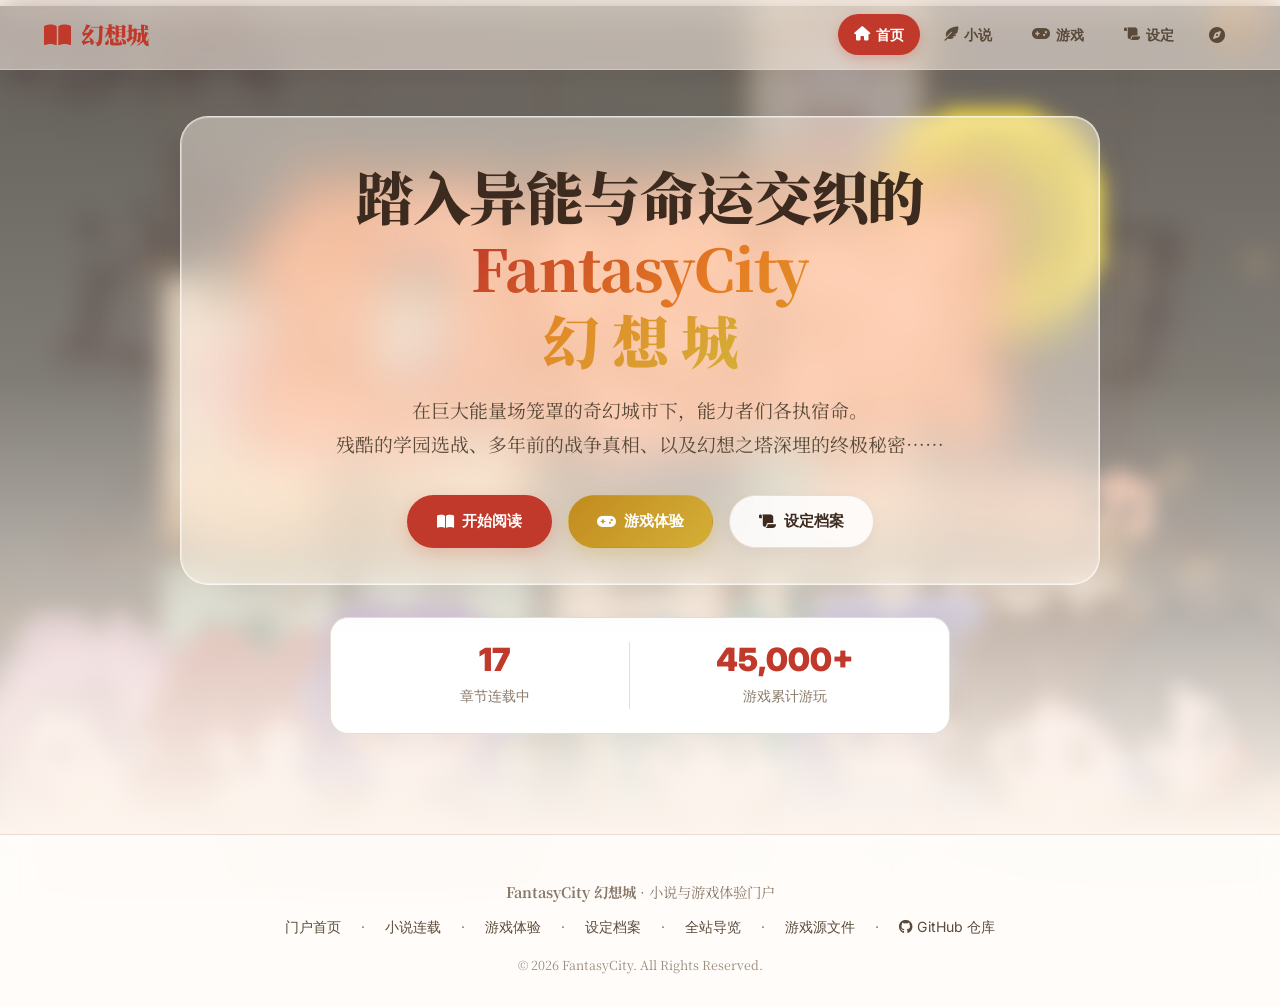
==== index.html @ 721b4380 "feat: migrate FantasyCity into standalone repo and sync view.html navigation" ====
<!DOCTYPE html>
<html lang="zh-CN">
<head>
    <meta charset="UTF-8" />
    <meta name="viewport" content="width=device-width, initial-scale=1.0" />
    <title>幻想城 · 奇幻的异能世界</title>
    <!-- Google Fonts -->
    <link rel="preconnect" href="https://fonts.googleapis.com" />
    <link rel="preconnect" href="https://fonts.gstatic.com" crossorigin />
    <link href="https://fonts.googleapis.com/css2?family=Noto+Serif+SC:wght@400;600;700;900&family=Inter:opsz,wght@14..32,400;14..32,600;14..32,700;14..32,800&display=swap" rel="stylesheet" />
    <!-- Font Awesome -->
    <link rel="stylesheet" href="https://cdnjs.cloudflare.com/ajax/libs/font-awesome/6.4.0/css/all.min.css" />
    <!-- 本地与线上小说数据源 -->
    <script src="data/chapters.js"></script>
    <!-- 统一页眉页脚样式与脚本 -->
    <link rel="stylesheet" href="resources/layout.css" />
    <script src="resources/layout.js"></script>
    <style>
        /* ---------- 全局变量与复古奇幻主题 ---------- */
        * {
            margin: 0;
            padding: 0;
            box-sizing: border-box;
        }
        :root {
            --bg-page: #FDF5ED;
            --bg-card: #FFFFFF;
            --bg-sidebar: #F8F0E8;
            --bg-dark: #1E1714;
            --text-primary: #3D2B1F;
            --text-secondary: #5A4A3A;
            --text-light: #8A7A6A;
            --accent: #C0392B;
            --accent-hover: #A93226;
            --accent-soft: rgba(192, 57, 43, 0.08);
            --gold: #D4AF37;
            --gold-soft: rgba(212, 175, 55, 0.15);
            --border-light: #E8DDD2;
            --shadow-soft: 0 10px 30px rgba(61, 43, 31, 0.06);
            --shadow-hover: 0 16px 45px rgba(61, 43, 31, 0.12);
            --radius: 18px;
            --radius-sm: 10px;
            --radius-pill: 40px;
            --transition: 0.28s cubic-bezier(0.4, 0, 0.2, 1);
            --font-serif: 'Noto Serif SC', 'Songti SC', 'SimSun', 'Georgia', serif;
            --font-sans: 'Inter', system-ui, -apple-system, sans-serif;
        }

        body {
            font-family: var(--font-serif);
            background-color: var(--bg-page);
            color: var(--text-primary);
            line-height: 1.75;
            min-height: 100vh;
            display: flex;
            flex-direction: column;
            background-image: 
                radial-gradient(circle at 10% 15%, rgba(240, 220, 205, 0.45) 0%, transparent 45%),
                radial-gradient(circle at 90% 40%, rgba(245, 230, 215, 0.5) 0%, transparent 50%),
                radial-gradient(circle at 30% 85%, rgba(248, 225, 208, 0.4) 0%, transparent 45%);
            background-attachment: fixed;
            overflow-x: hidden;
        }

        a {
            color: inherit;
            text-decoration: none;
        }

        .container {
            max-width: 1240px;
            margin: 0 auto;
            padding: 0 24px;
            width: 100%;
        }

        /* ---------- 导航栏 ---------- */
        .navbar {
            background: rgba(253, 245, 237, 0.55);
            border-bottom: 1px solid rgba(232, 221, 210, 0.48);
            padding: 14px 0;
            position: sticky;
            top: 0;
            z-index: 100;
            backdrop-filter: blur(16px) saturate(160%);
            -webkit-backdrop-filter: blur(16px) saturate(160%);
            box-shadow: 0 4px 20px rgba(61, 43, 31, 0.04);
            transition: background 0.3s ease, border-color 0.3s ease, box-shadow 0.3s ease;
        }
        .navbar .container {
            display: flex;
            align-items: center;
            justify-content: space-between;
            flex-wrap: wrap;
            gap: 12px;
        }
        .nav-brand {
            font-size: 1.45rem;
            font-weight: 900;
            display: flex;
            align-items: center;
            gap: 10px;
            color: var(--accent);
            letter-spacing: -0.01em;
            transition: var(--transition);
        }
        .nav-brand:hover {
            opacity: 0.9;
            transform: translateY(-1px);
        }
        .nav-brand i {
            font-size: 1.5rem;
            color: var(--accent);
        }
        .nav-brand span.subtitle {
            font-size: 0.82rem;
            font-family: var(--font-sans);
            color: var(--text-light);
            font-weight: 500;
            margin-left: 4px;
            padding-left: 10px;
            border-left: 1px solid var(--border-light);
        }
        .nav-links {
            display: flex;
            gap: 8px;
            align-items: center;
        }
        .nav-links a {
            padding: 8px 16px;
            border-radius: var(--radius-pill);
            font-family: var(--font-sans);
            font-weight: 600;
            font-size: 0.9rem;
            transition: var(--transition);
            background: transparent;
            color: var(--text-secondary);
            display: inline-flex;
            align-items: center;
            justify-content: center;
            gap: 6px;
        }
        .nav-links a.icon-only {
            padding: 8px;
            width: 38px;
            height: 38px;
            border-radius: 50%;
            gap: 0;
            font-size: 1rem;
        }
        .nav-links a:hover,
        .nav-links a.active {
            background: var(--accent);
            color: #fff;
            box-shadow: 0 4px 12px rgba(192, 57, 43, 0.25);
        }

        /* ---------- 按钮规范 ---------- */
        .btn {
            display: inline-flex;
            align-items: center;
            justify-content: center;
            gap: 8px;
            padding: 12px 28px;
            min-width: 145px;
            border-radius: var(--radius-pill);
            font-family: var(--font-sans);
            font-weight: 700;
            font-size: 0.95rem;
            border: 1.5px solid transparent;
            cursor: pointer;
            transition: var(--transition);
            background: var(--accent);
            color: #fff;
            box-shadow: 0 6px 18px rgba(192, 57, 43, 0.22);
            text-decoration: none;
        }
        .btn:hover {
            background: var(--accent-hover);
            transform: translateY(-2px);
            box-shadow: 0 10px 24px rgba(192, 57, 43, 0.32);
            color: #fff;
        }
        .btn-gold {
            background: linear-gradient(135deg, #C28B1E, #D4AF37);
            color: #fff;
            border-color: transparent;
            box-shadow: 0 6px 18px rgba(212, 175, 55, 0.28);
        }
        .btn-gold:hover {
            background: linear-gradient(135deg, #A87413, #C49F27);
            color: #fff;
            transform: translateY(-2px);
            box-shadow: 0 10px 24px rgba(212, 175, 55, 0.38);
        }
        .btn-outline {
            background: rgba(255, 255, 255, 0.85);
            color: var(--text-primary);
            border-color: var(--border-light);
            box-shadow: 0 4px 14px rgba(61, 43, 31, 0.05);
        }
        .btn-outline:hover {
            background: #fff;
            border-color: var(--accent);
            color: var(--accent);
            transform: translateY(-2px);
            box-shadow: 0 8px 20px rgba(192, 57, 43, 0.15);
        }

        /* ---------- 主视觉 Hero 区域 ---------- */
        .hero-section {
            margin-top: -64px; /* 关键：使背景层向上穿透延伸至页眉正下方 */
            padding: 110px 0 50px;
            flex: 1;
            display: flex;
            align-items: center;
            justify-content: center;
            text-align: center;
            position: relative;
            overflow: hidden;
            background: transparent;
        }
        .hero-bg-layer {
            position: absolute;
            top: 0;
            left: 0;
            width: 100%;
            height: 100%;
            z-index: 0;
            overflow: hidden;
            pointer-events: none;
        }
        .hero-bg-img {
            width: 100%;
            height: 100%;
            object-fit: cover;
            object-position: center 20%;
            opacity: 0.75;
            filter: blur(10px);
            transform: scale(1.08);
            display: block;
        }
        .hero-bg-mask {
            position: absolute;
            top: 0;
            left: 0;
            width: 100%;
            height: 100%;
            background: linear-gradient(180deg, rgba(253, 245, 237, 0.0) 0%, rgba(253, 245, 237, 0.2) 45%, #FDF5ED 100%);
        }
        .hero-content-container {
            position: relative;
            z-index: 1;
        }
        .hero-card-mask {
            background: rgba(253, 245, 237, 0.45);
            backdrop-filter: blur(24px) saturate(140%);
            -webkit-backdrop-filter: blur(24px) saturate(140%);
            border: 1px solid rgba(255, 255, 255, 0.65);
            border-radius: 28px;
            padding: 42px 36px 36px;
            max-width: 920px;
            margin: 0 auto 32px;
            box-shadow: 0 16px 40px rgba(61, 43, 31, 0.06), inset 0 0 0 1px rgba(255, 255, 255, 0.35);
        }
        .hero-title {
            font-size: 3.4rem;
            font-weight: 900;
            line-height: 1.25;
            color: var(--text-primary);
            margin-bottom: 16px;
            letter-spacing: -0.02em;
        }
        .hero-subtitle {
            font-size: 1.15rem;
            color: var(--text-secondary);
            max-width: 720px;
            margin: 0 auto 30px;
            line-height: 1.8;
        }
        .hero-badge {
            display: inline-flex;
            align-items: center;
            gap: 8px;
            background: rgba(192, 57, 43, 0.08);
            color: var(--accent);
            padding: 6px 18px;
            border-radius: 30px;
            font-family: var(--font-sans);
            font-size: 0.88rem;
            font-weight: 700;
            margin-bottom: 20px;
            border: 1px solid rgba(192, 57, 43, 0.18);
        }
        .hero-title {
            font-size: 3.6rem;
            font-weight: 900;
            line-height: 1.25;
            color: var(--text-primary);
            margin-bottom: 18px;
            letter-spacing: -0.02em;
        }
        .hero-title span.glow-text {
            background: linear-gradient(135deg, var(--accent), #e67e22, #D4AF37);
            -webkit-background-clip: text;
            -webkit-text-fill-color: transparent;
        }
        .hero-subtitle {
            font-size: 1.18rem;
            color: var(--text-secondary);
            max-width: 720px;
            margin: 0 auto 34px;
            line-height: 1.8;
        }
        .hero-actions {
            display: flex;
            justify-content: center;
            flex-wrap: wrap;
            gap: 16px;
            margin-bottom: 45px;
        }

        /* 统计数据横条 */
        .stats-strip {
            display: grid;
            grid-template-columns: repeat(2, 1fr);
            gap: 20px;
            background: var(--bg-card);
            border: 1px solid var(--border-light);
            border-radius: var(--radius);
            padding: 24px 30px;
            box-shadow: var(--shadow-soft);
            max-width: 620px;
            margin: 0 auto 50px;
        }
        .stat-item {
            text-align: center;
            border-right: 1px solid var(--border-light);
        }
        .stat-item:last-child {
            border-right: none;
        }
        .stat-number {
            font-size: 2rem;
            font-weight: 900;
            color: var(--accent);
            font-family: var(--font-sans);
            display: block;
            line-height: 1.1;
            margin-bottom: 4px;
        }
        .stat-label {
            font-size: 0.85rem;
            color: var(--text-light);
            font-family: var(--font-sans);
            font-weight: 500;
        }

        /* ---------- 区域通用标题 ---------- */
        .section-header {
            text-align: center;
            margin-bottom: 40px;
        }
        .section-header .section-tag {
            font-family: var(--font-sans);
            color: var(--accent);
            font-size: 0.82rem;
            font-weight: 700;
            letter-spacing: 0.1em;
            text-transform: uppercase;
            margin-bottom: 8px;
            display: block;
        }
        .section-header h2 {
            font-size: 2.3rem;
            font-weight: 800;
            color: var(--text-primary);
            margin-bottom: 10px;
        }
        .section-header p {
            color: var(--text-secondary);
            font-size: 1.02rem;
            max-width: 600px;
            margin: 0 auto;
        }

        /* ---------- 精致游戏体验框 (Mini Showcase Box) ---------- */
        .home-game-banner {
            background: linear-gradient(135deg, #1C1513, #2A1F1B);
            border-radius: 24px;
            border: 1px solid #3D2D26;
            color: #fff;
            padding: 40px;
            box-shadow: 0 20px 60px rgba(42, 31, 27, 0.25);
            display: grid;
            grid-template-columns: 1fr 1.15fr;
            gap: 40px;
            align-items: center;
            margin-bottom: 80px;
        }
        .game-banner-info h3 {
            font-size: 2rem;
            font-weight: 900;
            margin-bottom: 14px;
            background: linear-gradient(90deg, #FFFFFF, #EAD7C5, #D4AF37);
            -webkit-background-clip: text;
            -webkit-text-fill-color: transparent;
        }
        .game-banner-info p {
            color: #C2B3A7;
            font-size: 0.98rem;
            line-height: 1.75;
            margin-bottom: 24px;
        }
        .game-banner-features {
            list-style: none;
            display: flex;
            flex-direction: column;
            gap: 12px;
            margin-bottom: 30px;
            font-family: var(--font-sans);
            font-size: 0.9rem;
            color: #E2D5CA;
        }
        .game-banner-features li {
            display: flex;
            align-items: center;
            gap: 10px;
        }
        .game-banner-features li i {
            color: var(--gold);
        }

        /* 游戏微型展示框部件 */
        .mini-game-box {
            background: #100C0A;
            border: 1px solid #3C2E26;
            border-radius: 16px;
            overflow: hidden;
            box-shadow: 0 16px 40px rgba(0,0,0,0.5);
            display: flex;
            flex-direction: column;
        }
        .mini-box-header {
            background: #1F1714;
            padding: 10px 16px;
            display: flex;
            justify-content: space-between;
            align-items: center;
            border-bottom: 1px solid #33251E;
            font-family: var(--font-sans);
            font-size: 0.78rem;
            color: #B5A599;
        }
        .mini-box-viewport {
            position: relative;
            aspect-ratio: 16 / 10;
            background: #000;
            display: flex;
            align-items: center;
            justify-content: center;
            overflow: hidden;
        }
        .mini-box-poster {
            position: absolute;
            inset: 0;
            background: radial-gradient(circle at center, #2F171A 0%, #100A0B 100%);
            display: flex;
            flex-direction: column;
            align-items: center;
            justify-content: center;
            text-align: center;
            padding: 20px;
            z-index: 2;
            transition: opacity 0.4s ease;
        }
        .mini-box-poster .poster-btn {
            background: linear-gradient(135deg, var(--accent), #E67E22);
            color: #fff;
            border: none;
            padding: 12px 28px;
            border-radius: 30px;
            font-weight: 700;
            font-family: var(--font-sans);
            cursor: pointer;
            display: inline-flex;
            align-items: center;
            gap: 8px;
            box-shadow: 0 6px 20px rgba(192, 57, 43, 0.4);
            transition: var(--transition);
        }
        .mini-box-poster .poster-btn:hover {
            transform: scale(1.06);
            background: linear-gradient(135deg, var(--accent-hover), #F39C12);
        }
        .mini-box-iframe {
            width: 100%;
            height: 100%;
            border: none;
            display: none;
        }

        /* ---------- 世界观图文模块 ---------- */
        .lore-grid {
            display: grid;
            grid-template-columns: repeat(auto-fit, minmax(270px, 1fr));
            gap: 26px;
            margin-bottom: 80px;
        }
        .lore-card {
            background: var(--bg-card);
            border-radius: var(--radius);
            border: 1px solid var(--border-light);
            padding: 30px 26px;
            box-shadow: var(--shadow-soft);
            transition: var(--transition);
            display: flex;
            flex-direction: column;
            position: relative;
            overflow: hidden;
        }
        .lore-card:hover {
            transform: translateY(-6px);
            box-shadow: var(--shadow-hover);
            border-color: #DCCEC1;
        }
        .lore-card::before {
            content: "";
            position: absolute;
            top: 0;
            left: 0;
            right: 0;
            height: 4px;
            background: linear-gradient(90deg, var(--accent), var(--gold));
            opacity: 0;
            transition: var(--transition);
        }
        .lore-card:hover::before {
            opacity: 1;
        }
        .lore-icon-wrap {
            width: 58px;
            height: 58px;
            border-radius: 14px;
            background: var(--accent-soft);
            color: var(--accent);
            display: flex;
            align-items: center;
            justify-content: center;
            font-size: 1.6rem;
            margin-bottom: 20px;
            transition: var(--transition);
        }
        .lore-card:hover .lore-icon-wrap {
            background: var(--accent);
            color: #fff;
            transform: scale(1.05);
        }
        .lore-card h3 {
            font-size: 1.28rem;
            font-weight: 700;
            margin-bottom: 10px;
            color: var(--text-primary);
        }
        .lore-card p {
            color: var(--text-secondary);
            font-size: 0.94rem;
            line-height: 1.7;
            flex: 1;
        }

        /* ---------- 角色图鉴档案卡片 ---------- */
        .character-grid {
            display: grid;
            grid-template-columns: repeat(auto-fill, minmax(250px, 1fr));
            gap: 20px;
            margin-bottom: 80px;
        }
        .char-card {
            background: var(--bg-card);
            border: 1px solid var(--border-light);
            border-radius: var(--radius);
            padding: 20px;
            box-shadow: var(--shadow-soft);
            transition: var(--transition);
            display: flex;
            flex-direction: column;
            position: relative;
            overflow: hidden;
        }
        .char-card:hover {
            transform: translateY(-5px);
            box-shadow: var(--shadow-hover);
            border-color: #DCCEC1;
        }
        .char-type-badge {
            position: absolute;
            top: 12px;
            right: 12px;
            font-family: var(--font-sans);
            font-size: 0.72rem;
            font-weight: 700;
            padding: 2px 8px;
            border-radius: 10px;
            line-height: 1.3;
        }
        /* 各系别小颜色标 */
        .type-special     { background: #F3E8FF; color: #7E22CE; border: 1px solid #E9D5FF; }
        .type-impact      { background: #FFE4E6; color: #BE123C; border: 1px solid #FECDD3; }
        .type-subspace    { background: #FFEDD5; color: #C2410C; border: 1px solid #FED7AA; }
        .type-spatial     { background: #E0F2FE; color: #0369A1; border: 1px solid #BAE6FD; }
        .type-temporal    { background: #FEF3C7; color: #B45309; border: 1px solid #FDE68A; }
        .type-psychic     { background: #FCE7F3; color: #BE185D; border: 1px solid #FBCFE8; }
        .type-matter      { background: #DCFCE7; color: #15803D; border: 1px solid #BBF7D0; }
        .type-electromag  { background: #FEF9C3; color: #A16207; border: 1px solid #FEF08A; }
        .type-telekinesis { background: #E0E7FF; color: #4338CA; border: 1px solid #C7D2FE; }

        .char-header {
            display: flex;
            align-items: center;
            gap: 12px;
            margin-bottom: 8px;
            padding-right: 65px;
        }
        .char-avatar-badge {
            width: 48px;
            height: 48px;
            border-radius: 12px;
            background: linear-gradient(135deg, #F5EAE0, #EADBCF);
            border: 1.5px solid #D6C2B0;
            display: flex;
            align-items: center;
            justify-content: center;
            font-size: 1.25rem;
            color: var(--accent);
            font-weight: 900;
            flex-shrink: 0;
            position: relative;
            overflow: hidden;
        }
        .char-avatar-img {
            width: 100%;
            height: 100%;
            object-fit: cover;
            position: absolute;
            inset: 0;
            border-radius: inherit;
        }
        .char-avatar-fallback {
            display: flex;
            align-items: center;
            justify-content: center;
            width: 100%;
            height: 100%;
        }
        .char-names h4 {
            font-size: 1.12rem;
            font-weight: 800;
            color: var(--text-primary);
            margin-bottom: 2px;
            line-height: 1.2;
        }
        .char-names .char-ability-title {
            font-family: var(--font-sans);
            font-size: 0.8rem;
            color: var(--text-light);
            font-weight: 500;
        }
        .char-desc {
            color: var(--text-secondary);
            font-size: 0.85rem;
            line-height: 1.6;
            margin-top: 8px;
            padding-top: 8px;
            border-top: 1px dashed rgba(232, 221, 210, 0.7);
        }

        /* ---------- 最新章节精选预览 ---------- */
        .chapters-preview-container {
            background: var(--bg-card);
            border: 1px solid var(--border-light);
            border-radius: 22px;
            padding: 36px 32px;
            box-shadow: var(--shadow-soft);
            margin-bottom: 80px;
        }
        .chapters-preview-header {
            display: flex;
            justify-content: space-between;
            align-items: center;
            margin-bottom: 24px;
            flex-wrap: wrap;
            gap: 12px;
        }
        .chapters-preview-header h3 {
            font-size: 1.5rem;
            font-weight: 800;
            display: flex;
            align-items: center;
            gap: 10px;
        }
        .chapters-preview-header h3 i {
            color: var(--accent);
        }
        .chapter-cards-list {
            display: grid;
            grid-template-columns: repeat(auto-fill, minmax(260px, 1fr));
            gap: 18px;
        }
        .chapter-card-link {
            background: var(--bg-sidebar);
            border: 1px solid var(--border-light);
            border-radius: var(--radius-sm);
            padding: 16px 18px;
            transition: var(--transition);
            display: flex;
            flex-direction: column;
            justify-content: space-between;
        }
        .chapter-card-link:hover {
            background: #fff;
            border-color: var(--accent);
            transform: translateY(-3px);
            box-shadow: 0 8px 20px rgba(192, 57, 43, 0.1);
        }
        .ch-card-top {
            display: flex;
            justify-content: space-between;
            align-items: center;
            font-family: var(--font-sans);
            font-size: 0.78rem;
            color: var(--text-light);
            margin-bottom: 8px;
        }
        .ch-card-num {
            background: var(--accent);
            color: #fff;
            padding: 2px 8px;
            border-radius: 10px;
            font-weight: 700;
        }
        .ch-card-title {
            font-size: 1.05rem;
            font-weight: 700;
            color: var(--text-primary);
            margin-bottom: 6px;
        }
        .ch-card-bottom {
            display: flex;
            justify-content: space-between;
            align-items: center;
            font-family: var(--font-sans);
            font-size: 0.76rem;
            color: var(--text-light);
            margin-top: 10px;
            padding-top: 8px;
            border-top: 1px dashed var(--border-light);
        }

        /* ---------- 评论与互动说明横幅 ---------- */
        .giscus-feature-banner {
            background: linear-gradient(135deg, #FBF4EB, #F2E3D5);
            border: 1px solid #E5D2C2;
            border-radius: var(--radius);
            padding: 36px 40px;
            display: flex;
            align-items: center;
            justify-content: space-between;
            flex-wrap: wrap;
            gap: 24px;
            margin-bottom: 80px;
        }
        .giscus-feature-content h3 {
            font-size: 1.4rem;
            font-weight: 800;
            margin-bottom: 8px;
            display: flex;
            align-items: center;
            gap: 10px;
        }
        .giscus-feature-content h3 i {
            color: var(--accent);
        }
        .giscus-feature-content p {
            color: var(--text-secondary);
            font-size: 0.95rem;
            max-width: 680px;
        }

        /* ---------- 页脚 ---------- */
        .footer {
            margin-top: auto;
            padding: 45px 0 30px;
            border-top: 1px solid var(--border-light);
            text-align: center;
            color: var(--text-light);
            font-size: 0.9rem;
            background: rgba(255, 255, 255, 0.7);
            backdrop-filter: blur(8px);
        }
        .footer .footer-links {
            margin: 12px 0 16px;
            display: flex;
            justify-content: center;
            gap: 20px;
            font-family: var(--font-sans);
            font-size: 0.88rem;
            flex-wrap: wrap;
        }
        .footer .footer-links a {
            color: var(--text-secondary);
            transition: var(--transition);
        }
        .footer .footer-links a:hover {
            color: var(--accent);
        }

        /* ---------- 响应式 ---------- */
        @media (max-width: 960px) {
            .hero-title { font-size: 2.8rem; }
            .home-game-banner { grid-template-columns: 1fr; }
            .stats-strip { grid-template-columns: repeat(2, 1fr); gap: 16px; }
            .stat-item:nth-child(2) { border-right: none; }
        }
        @media (max-width: 600px) {
            .navbar .container {
                flex-direction: row;
                justify-content: space-between;
            }
            .hero-card-mask {
                padding: 28px 18px 24px;
                border-radius: 20px;
            }
            .hero-title { font-size: 2.1rem; }
            .hero-subtitle { font-size: 1rem; }
            .stats-strip { grid-template-columns: 1fr; }
            .stat-item { border-right: none; border-bottom: 1px solid var(--border-light); padding-bottom: 12px; }
            .stat-item:last-child { border-bottom: none; }
            .home-game-banner { padding: 24px 18px; }
            .chapters-preview-container { padding: 24px 16px; }
            .giscus-feature-banner { padding: 24px 18px; }
        }
    </style>
</head>
<body>

    <!-- ===== 页眉 (由 resources/layout.js 统一从 resources/header.html 载入) ===== -->
    <div id="site-header"></div>

    <!-- ===== 主视觉 Hero ===== -->
    <header class="hero-section">
        <!-- 随机动态半透明高斯模糊背景蒙版 (跟随首屏滚动) -->
        <div class="hero-bg-layer" aria-hidden="true">
            <img id="heroRandomBg" class="hero-bg-img" src="data/img/FCL1.png" alt="" />
            <div class="hero-bg-mask"></div>
            <script>
                (function() {
                    var bgs = ['data/img/FCL1.png', 'data/img/FCL2.png'];
                    var chosen = bgs[Math.floor(Math.random() * bgs.length)];
                    var el = document.getElementById('heroRandomBg');
                    if (el) el.src = chosen;
                })();
            </script>
        </div>
        <div class="container hero-content-container">
            <div class="hero-card-mask">
                <h1 class="hero-title">
                    踏入异能与命运交织的 <br><span class="glow-text">FantasyCity<br>幻 想 城</span>
                </h1>
                <p class="hero-subtitle">
                    在巨大能量场笼罩的奇幻城市下，能力者们各执宿命。<br>
                    残酷的学园选战、多年前的战争真相、以及幻想之塔深埋的终极秘密……
                </p>
                <div class="hero-actions" style="margin-bottom: 0;">
                    <a href="novel.html?chapter=0" class="btn">
                        <i class="fas fa-book-open"></i> 开始阅读
                    </a>
                    <a href="games.html" class="btn btn-gold">
                        <i class="fas fa-gamepad"></i> 游戏体验
                    </a>
                    <a href="lore.html" class="btn btn-outline">
                        <i class="fas fa-scroll"></i> 设定档案
                    </a>
                </div>
            </div>

            <!-- 数据概览统计横条 -->
            <div class="stats-strip">
                <div class="stat-item">
                    <span class="stat-number" id="homeTotalChapters">17</span>
                    <span class="stat-label">章节连载中</span>
                </div>
                <div class="stat-item">
                    <span class="stat-number" id="homeTotalGamePlays">45,000+</span>
                    <span class="stat-label">游戏累计游玩</span>
                </div>
            </div>
        </div>
    </header>

    <!-- ===== 页脚 (由 resources/layout.js 统一从 resources/footer.html 载入) ===== -->
    <div id="site-footer"></div>

    <script>
        // 随机设置首屏半透明高斯模糊背景
        (function setRandomHeroBg() {
            const bgImages = ['data/img/FCL1.png', 'data/img/FCL2.png'];
            const randomImg = bgImages[Math.floor(Math.random() * bgImages.length)];
            const heroBgEl = document.getElementById('heroRandomBg');
            if (heroBgEl) {
                heroBgEl.src = randomImg;
            }
        })();

        // 首页数据动态统计渲染
        async function initHomePage() {
            let chapters = [];
            try {
                if (window.location.protocol !== 'file:') {
                    const res = await fetch('data/chapters.json');
                    if (res.ok) {
                        chapters = await res.json();
                    }
                }
            } catch (e) {
                console.warn('Fetch fallback in home:', e);
            }

            if ((!chapters || chapters.length === 0) && typeof window.FANTASY_CITY_CHAPTERS !== 'undefined') {
                chapters = window.FANTASY_CITY_CHAPTERS;
            }

            if (chapters && chapters.length > 0) {
                const totalChaptersEl = document.getElementById('homeTotalChapters');
                if (totalChaptersEl) {
                    totalChaptersEl.textContent = `${chapters.length}`;
                }
            }

            const gamePlaysEl = document.getElementById('homeTotalGamePlays');
            if (gamePlaysEl) {
                const gamePlays = localStorage.getItem('fc_game_play_count') || '45,000+';
                gamePlaysEl.textContent = gamePlays;
            }
        }

        if (document.readyState === 'loading') {
            document.addEventListener('DOMContentLoaded', initHomePage);
        } else {
            initHomePage();
        }
    </script>
</body>
</html>
---- resources/layout.css ----
/* ---------- FantasyCity 全站统一页眉与页脚样式 ---------- */

/* 导航栏 Navbar (平衡半透明毛玻璃效果) */
.navbar {
    background: rgba(253, 245, 237, 0.55);
    border-bottom: 1px solid rgba(232, 221, 210, 0.48);
    padding: 14px 0;
    position: sticky;
    top: 0;
    z-index: 100;
    backdrop-filter: blur(16px) saturate(160%);
    -webkit-backdrop-filter: blur(16px) saturate(160%);
    box-shadow: 0 4px 20px rgba(61, 43, 31, 0.04);
    transition: background 0.3s ease, border-color 0.3s ease, box-shadow 0.3s ease;
}
.navbar .container {
    max-width: 1240px;
    margin: 0 auto;
    padding: 0 24px;
    width: 100%;
    box-sizing: border-box;
    display: flex;
    align-items: center;
    justify-content: space-between;
    flex-wrap: wrap;
    gap: 12px;
}
.nav-brand {
    font-size: 1.45rem;
    font-weight: 900;
    display: flex;
    align-items: center;
    gap: 10px;
    color: var(--accent, #C0392B);
    letter-spacing: -0.01em;
    text-decoration: none;
    transition: var(--transition, 0.25s cubic-bezier(0.4, 0, 0.2, 1));
}
.nav-brand:hover {
    opacity: 0.9;
    transform: translateY(-1px);
}
.nav-brand i {
    font-size: 1.5rem;
    color: var(--accent, #C0392B);
}
.nav-brand span.subtitle {
    font-size: 0.82rem;
    font-family: var(--font-sans, system-ui, sans-serif);
    color: var(--text-light, #8A7A6A);
    font-weight: 500;
    margin-left: 4px;
    padding-left: 10px;
    border-left: 1px solid var(--border-light, #E8DDD2);
}
.nav-links {
    display: flex;
    gap: 8px;
    align-items: center;
}
.nav-links a {
    padding: 8px 16px;
    border-radius: var(--radius-pill, 40px);
    font-family: var(--font-sans, system-ui, sans-serif);
    font-weight: 600;
    font-size: 0.9rem;
    transition: var(--transition, 0.25s cubic-bezier(0.4, 0, 0.2, 1));
    background: transparent;
    color: var(--text-secondary, #5A4A3A);
    display: inline-flex;
    align-items: center;
    justify-content: center;
    gap: 6px;
    text-decoration: none;
}
.nav-links a.icon-only {
    padding: 8px;
    width: 38px;
    height: 38px;
    border-radius: 50%;
    gap: 0;
    font-size: 1rem;
}
.nav-links a:hover,
.nav-links a.active {
    background: var(--accent, #C0392B);
    color: #fff !important;
    box-shadow: 0 4px 12px rgba(192, 57, 43, 0.25);
}

/* 页脚 Footer */
.footer {
    margin-top: auto;
    padding: 36px 0 28px;
    border-top: 1px solid var(--border-light, #E8DDD2);
    text-align: center;
    color: var(--text-light, #8A7A6A);
    font-size: 0.88rem;
    background: rgba(255, 255, 255, 0.65);
    backdrop-filter: blur(8px);
    -webkit-backdrop-filter: blur(8px);
}
.footer p {
    margin: 0;
    line-height: 1.6;
}
.footer .footer-links {
    margin: 10px 0 12px;
    display: flex;
    justify-content: center;
    gap: 16px;
    font-family: var(--font-sans, system-ui, sans-serif);
    font-size: 0.84rem;
    flex-wrap: wrap;
}
.footer .footer-links a {
    color: var(--text-secondary, #5A4A3A);
    text-decoration: none;
    transition: var(--transition, 0.25s cubic-bezier(0.4, 0, 0.2, 1));
}
.footer .footer-links a:hover {
    color: var(--accent, #C0392B);
}

@media (max-width: 600px) {
    .navbar .container {
        flex-direction: row;
        justify-content: space-between;
    }
}
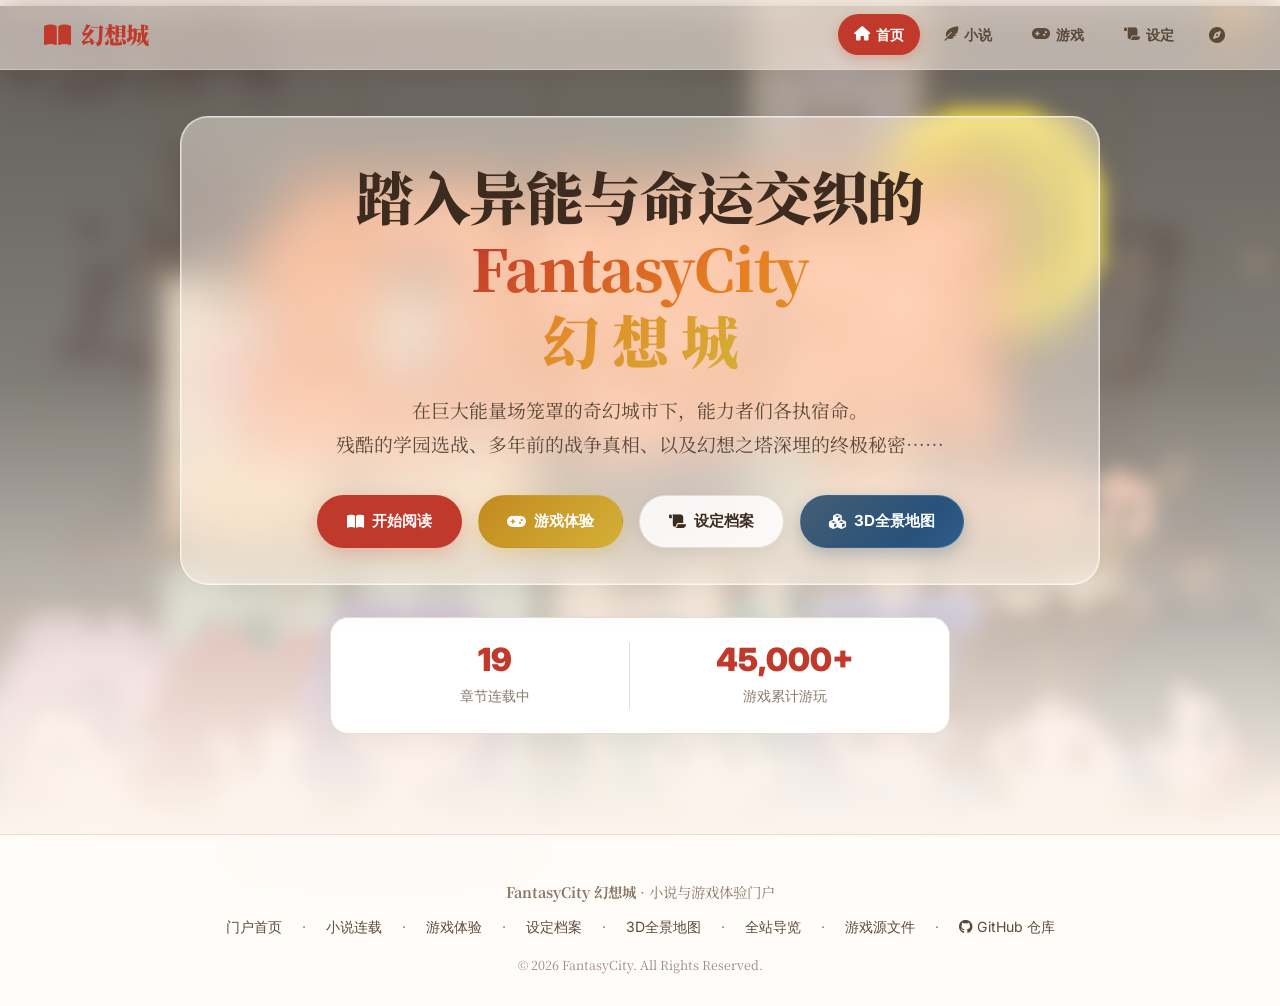
==== commit b82af91c: "feat: add 3D interactive map page and navigation entry points" ====
--- a/index.html
+++ b/index.html
@@ -205,6 +205,28 @@
             color: var(--accent);
             transform: translateY(-2px);
             box-shadow: 0 8px 20px rgba(192, 57, 43, 0.15);
+        }
+        .btn-map {
+            background: linear-gradient(135deg, #1C3B57, #2E5C8A);
+            color: #fff;
+            border-color: rgba(90, 160, 220, 0.35);
+            box-shadow: 0 6px 18px rgba(30, 60, 95, 0.28);
+            position: relative;
+            overflow: hidden;
+        }
+        .btn-map::after {
+            content: "";
+            position: absolute;
+            top: 0; left: 0; right: 0; bottom: 0;
+            background: linear-gradient(135deg, rgba(255,255,255,0.18), transparent 70%);
+            pointer-events: none;
+        }
+        .btn-map:hover {
+            background: linear-gradient(135deg, #244C70, #3B72A8);
+            color: #fff;
+            transform: translateY(-2px);
+            box-shadow: 0 10px 24px rgba(30, 60, 95, 0.4);
+            border-color: rgba(140, 200, 255, 0.6);
         }
 
         /* ---------- 主视觉 Hero 区域 ---------- */
@@ -881,6 +903,9 @@
                     <a href="lore.html" class="btn btn-outline">
                         <i class="fas fa-scroll"></i> 设定档案
                     </a>
+                    <a href="map.html" class="btn btn-map">
+                        <i class="fas fa-cubes"></i> 3D全景地图
+                    </a>
                 </div>
             </div>
 
